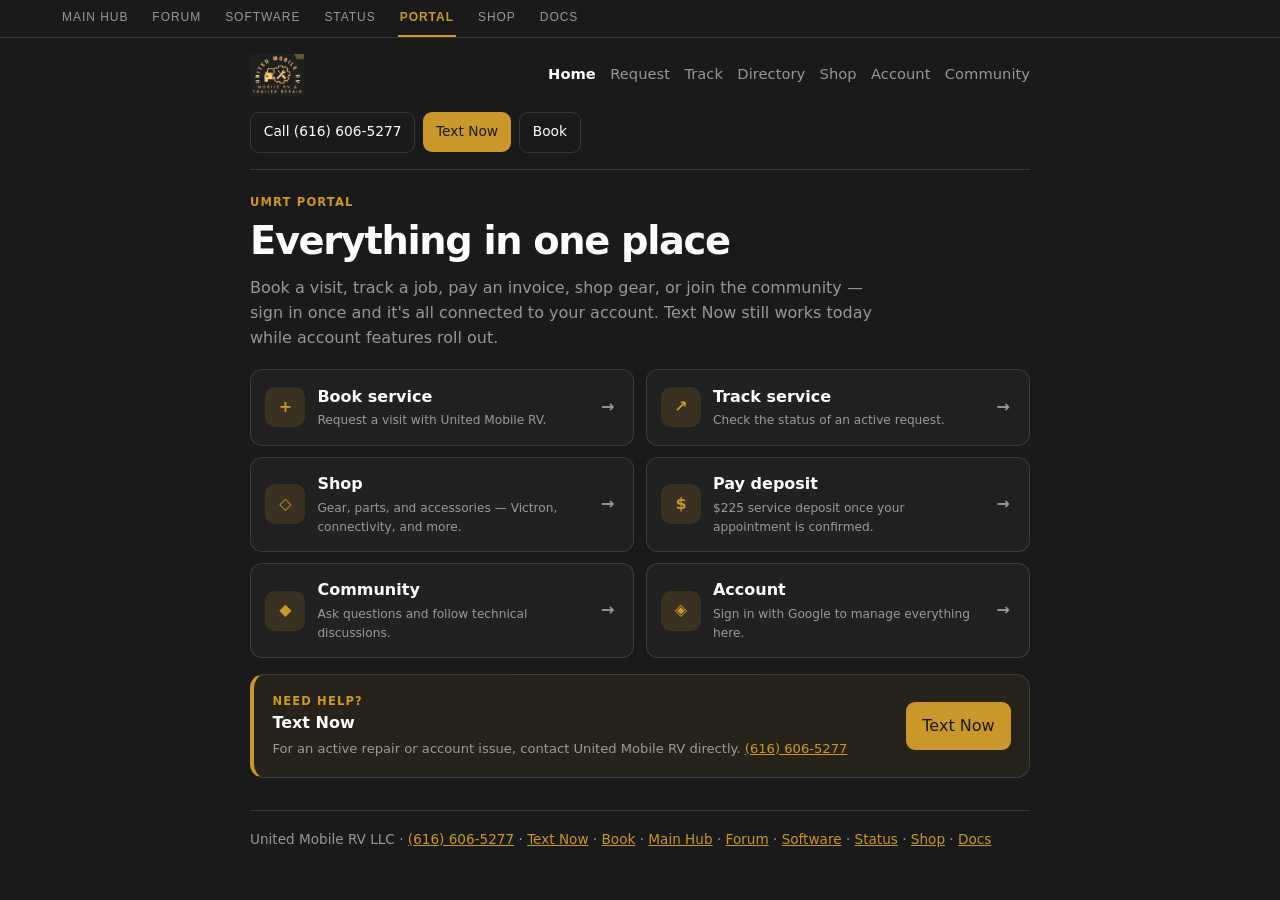
==== index.html @ 9c97a4cc "Match header and mobile convert buttons to Matt's lock Call (616) 606-5277 → tel:+16166065277 Text N" ====
<!DOCTYPE html>
<html lang="en">
<head>
  <meta charset="utf-8"><meta name="viewport" content="width=device-width, initial-scale=1">
  <title>Customer portal · United Mobile RV</title>
  <meta name="robots" content="noindex,follow">
  <meta name="description" content="Book, track, pay, and shop with United Mobile RV — one account for your service and community access.">
  <link rel="stylesheet" href="/assets/styles.css">
  <link rel="icon" href="/assets/brand/favicon-64.png" sizes="64x64">
<link rel="stylesheet" href="/design/platform-bar.css">
</head>
<body>
  <div class="umrt-platform-bar" role="navigation" aria-label="UMRT properties">
    <div class="umrt-platform-bar-inner">
      <a href="https://unitedmobilerv.com/" data-platform-link="hub">Main Hub</a>
      <a href="https://forum.unitedmobilerv.com/" data-platform-link="forum">Forum</a>
      <a href="https://software.unitedmobilerv.com/" data-platform-link="software">Software</a>
      <a href="https://status.unitedmobilerv.com/" data-platform-link="status">Status</a>
      <a href="https://portal.unitedmobilerv.com/" data-platform-link="portal" class="is-current">Portal</a>
      <a href="https://shop.unitedmobilerv.com/" data-platform-link="shop">Shop</a>
      <a href="https://docs.unitedmobilerv.com/" data-platform-link="docs">Docs</a>
    </div>
  </div>

  <div class="wrap">
    <header>
      <a class="brand" href="/" aria-label="United Mobile RV Portal home"><img src="/assets/brand/umrt-logo.webp" width="54" height="42" alt="United Mobile RV" fetchpriority="high" decoding="async"/></a>
      <nav aria-label="Portal navigation">
        <a href="/" aria-current="page">Home</a>
        <a href="/book/">Request</a>
        <a href="/track/">Track</a>
        <a href="/directory/">Directory</a>
        <a href="https://shop.unitedmobilerv.com/">Shop</a>
        <a href="/account/">Account</a>
        <a href="/community/">Community</a>
      </nav>
      <div class="nav-cta" aria-label="Contact">
        <a class="btn btn-ghost" href="tel:+16166065277">Call (616) 606-5277</a>
        <a class="btn btn-gold" href="sms:+16166065277">Text Now</a>
        <a class="btn btn-ghost" href="https://united-mobile-rv-llc.square.site/" target="_blank" rel="noopener">Book</a>
      </div>
    </header>
    <main>
      <div class="eyebrow">UMRT Portal</div>
      <h1>Everything in one place</h1>
      <p class="lede">Book a visit, track a job, pay an invoice, shop gear, or join the community — sign in once and it's all connected to your account. Text Now still works today while account features roll out.</p>

      <div class="portal-grid">
        <a class="portal-card" href="https://united-mobile-rv-llc.square.site/">
          <span class="portal-icon">+</span><span><strong>Book service</strong><small>Request a visit with United Mobile RV.</small></span><span class="arrow">→</span>
        </a>
        <a class="portal-card" href="/track/">
          <span class="portal-icon">↗</span><span><strong>Track service</strong><small>Check the status of an active request.</small></span><span class="arrow">→</span>
        </a>
        <a class="portal-card" href="https://shop.unitedmobilerv.com/">
          <span class="portal-icon">◇</span><span><strong>Shop</strong><small>Gear, parts, and accessories — Victron, connectivity, and more.</small></span><span class="arrow">→</span>
        </a>
        <a class="portal-card" href="https://square.link/u/STB7z2B6">
          <span class="portal-icon">$</span><span><strong>Pay deposit</strong><small>$225 service deposit once your appointment is confirmed.</small></span><span class="arrow">→</span>
        </a>
        <a class="portal-card" href="/community/">
          <span class="portal-icon">◆</span><span><strong>Community</strong><small>Ask questions and follow technical discussions.</small></span><span class="arrow">→</span>
        </a>
        <a class="portal-card" href="/account/">
          <span class="portal-icon">◈</span><span><strong>Account</strong><small>Sign in with Google to manage everything here.</small></span><span class="arrow">→</span>
        </a>
      </div>

      <div class="portal-help card">
        <div><div class="eyebrow">Need help?</div><strong>Text Now</strong><p class="note">For an active repair or account issue, contact United Mobile RV directly. <a href="tel:+16166065277">(616) 606-5277</a></p></div>
        <a class="btn" href="sms:+16166065277">Text Now</a>
      </div>
    </main>
    <footer>United Mobile RV LLC · <a href="tel:+16166065277">(616) 606-5277</a> · <a href="sms:+16166065277">Text Now</a> · <a href="https://united-mobile-rv-llc.square.site/">Book</a> · <a href="https://unitedmobilerv.com/">Main Hub</a> · <a href="https://forum.unitedmobilerv.com/">Forum</a> · <a href="https://software.unitedmobilerv.com/">Software</a> · <a href="https://status.unitedmobilerv.com/">Status</a> · <a href="https://shop.unitedmobilerv.com/">Shop</a> · <a href="https://docs.unitedmobilerv.com/">Docs</a></footer>
  </div>
  <div class="mobile-bar" aria-label="Quick actions">
    <a class="btn btn-ghost" href="tel:+16166065277">Call (616) 606-5277</a>
    <a class="btn btn-gold" href="sms:+16166065277">Text Now</a>
    <a class="btn btn-ghost" href="https://united-mobile-rv-llc.square.site/" target="_blank" rel="noopener">Book</a>
  </div>
</body>
</html>
---- assets/styles.css ----
:root{--black:#1A1A1A;--gold:#C9972C;--white:#FFF;--lg:#F5F5F5;--dg:rgba(255,255,255,.55);--line:rgba(255,255,255,.12);--panel:rgba(255,255,255,.03);--ok:#4caf50;--err:#e05555;--fb:#1877F2;--font:system-ui,-apple-system,Segoe UI,Roboto,sans-serif}
*{box-sizing:border-box}body{margin:0;font-family:var(--font);color:var(--white);background:var(--black);line-height:1.55}a{color:var(--gold)}a:hover{color:#e0b04a}.wrap{max-width:820px;margin:0 auto;padding:0 1.25rem 3rem}
header{display:flex;justify-content:space-between;align-items:center;gap:1rem;flex-wrap:wrap;border-bottom:1px solid var(--line);padding:1rem 0;margin-bottom:1.5rem;background:var(--black)}.brand{font-weight:700;text-decoration:none;color:var(--white);display:flex;align-items:center}.brand span{color:var(--gold)}.brand img{object-fit:contain}nav{display:flex;gap:.9rem;flex-wrap:wrap}nav a{margin:0;text-decoration:none;color:var(--dg);font-size:.92rem}nav a[aria-current="page"]{color:var(--white);font-weight:700}
h1{font-size:clamp(1.8rem,4vw,2.4rem);margin:0 0 .35rem;letter-spacing:-.035em}.h2{font-size:1.1rem;margin:0 0 .5rem}.lede{color:var(--dg);margin:0 0 1.15rem;max-width:650px}.eyebrow{color:var(--gold);text-transform:uppercase;letter-spacing:.1em;font-size:.72rem;font-weight:800}.card{background:var(--panel);border:1px solid var(--line);border-radius:14px;padding:1.1rem 1.15rem;margin:1rem 0}.card h2,.card h3{margin:.15rem 0 .45rem}.card-title{display:flex;justify-content:space-between;align-items:flex-start;gap:1rem}
label{display:block;font-size:.85rem;font-weight:600;margin:.75rem 0 .35rem}input,select{width:100%;padding:.65rem .7rem;border:1px solid var(--line);border-radius:8px;font:inherit;background:#111;color:var(--white)}input::placeholder{color:rgba(255,255,255,.35)}#card-container{min-height:90px;margin:.5rem 0 1rem;padding:.5rem;background:#fff;border:1px solid var(--line);border-radius:8px}
.btn{display:inline-flex;align-items:center;justify-content:center;border:0;cursor:pointer;padding:.72rem 1rem;border-radius:9px;font-weight:700;font:inherit;background:var(--gold);color:var(--black);text-decoration:none}.btn:hover{color:var(--black);filter:brightness(1.08)}.btn:disabled{opacity:.55;cursor:not-allowed}.btn-gold{background:var(--gold);color:var(--black)}.btn-gold:hover{color:var(--black);filter:brightness(1.08)}.btn-ghost{background:transparent;border:1px solid var(--line);color:var(--white)}.btn-ghost:hover{background:rgba(255,255,255,.06);color:var(--white)}
/* Convert stack — header + mobile must match. Do not restyle .btn-oauth / .btn-google / .btn-facebook. */
.nav-cta{display:flex;gap:.5rem;align-items:center;flex-wrap:wrap}
.nav-cta .btn{min-height:40px;padding:.55rem .8rem;font-size:.86rem}
.auth-stack{display:flex;flex-direction:column;gap:.65rem;margin:1rem 0}.btn-oauth{text-align:center;width:100%}.btn-google{background:#fff;border:1px solid #dadce0;color:#3c4043}.btn-google:hover{background:#f8f9fa}.btn-facebook{background:var(--fb);color:#fff}.btn-facebook:disabled{background:#9bb7e0;color:#fff}.auth-trust{display:flex;gap:1rem;flex-wrap:wrap;color:var(--dg);font-size:.76rem;border-top:1px solid var(--line);padding-top:.8rem}
.loading-card{display:flex;align-items:center;gap:.8rem}.loading-card[hidden]{display:none}.spinner{width:22px;height:22px;border:3px solid rgba(255,255,255,.15);border-top-color:var(--gold);border-radius:50%;animation:spin .8s linear infinite}@keyframes spin{to{transform:rotate(360deg)}}
.account-hero{display:flex;align-items:center;gap:1rem;padding:1.2rem}.account-avatar{width:56px;height:56px;flex:0 0 56px;border-radius:50%;display:grid;place-items:center;background:rgba(201,151,44,.14);border:1px solid rgba(201,151,44,.35);color:var(--gold);font-weight:800;letter-spacing:.04em}.account-main{min-width:0;flex:1}.account-main h2{font-size:1.2rem;margin:.35rem 0 .05rem;color:var(--white)}.account-main .note{margin:0;overflow:hidden;text-overflow:ellipsis}.badge{display:inline-flex;align-items:center;font-size:.72rem;font-weight:750;padding:.25rem .55rem;border-radius:999px;background:rgba(201,151,44,.16);color:var(--gold)}.badge.live{background:rgba(76,175,80,.16);color:var(--ok)}
.portal-grid{display:grid;grid-template-columns:1fr 1fr;gap:.7rem}.portal-card{display:grid;grid-template-columns:40px minmax(0,1fr) 18px;gap:.75rem;align-items:center;background:var(--panel);border:1px solid var(--line);border-radius:12px;padding:.9rem;text-decoration:none;color:var(--white);transition:border-color .15s,background .15s}.portal-card:hover{border-color:rgba(201,151,44,.6);background:rgba(255,255,255,.05);color:var(--white)}.portal-card strong{display:block}.portal-card small{display:block;color:var(--dg);font-size:.76rem;margin-top:.12rem}.portal-icon{width:40px;height:40px;border-radius:10px;display:grid;place-items:center;background:rgba(201,151,44,.14);font-weight:800;color:var(--gold)}.arrow{color:var(--dg);font-weight:800}.status-row{display:flex;justify-content:space-between;gap:1rem;padding:.7rem 0;border-bottom:1px solid var(--line);font-size:.86rem}.status-row:last-child{border-bottom:0}.ok{color:var(--ok)}.portal-help{display:flex;justify-content:space-between;align-items:center;gap:1rem;background:rgba(201,151,44,.08);border-left:4px solid var(--gold)}.portal-help p{margin:.2rem 0 0}.note{font-size:.82rem;color:var(--dg)}footer{margin-top:2rem;padding-top:1rem;border-top:1px solid var(--line);font-size:.85rem;color:var(--dg);line-height:1.85}
.msg{font-size:.9rem;margin:.75rem 0}.msg.err{color:var(--err)}.msg.ok{color:var(--ok)}
@media(max-width:650px){.portal-grid{grid-template-columns:1fr}.account-hero{align-items:flex-start;flex-wrap:wrap}.account-hero .btn{margin-left:auto}.portal-help{align-items:flex-start;flex-direction:column}.portal-help .btn{width:100%}}@media(max-width:480px){.wrap{padding-left:.85rem;padding-right:.85rem}nav{width:100%;justify-content:flex-start}.account-avatar{width:48px;height:48px;flex-basis:48px}.auth-trust{display:block}.auth-trust span{display:block;margin:.25rem 0}}

/* Sticky mobile action bar — same 3 convert buttons as .nav-cta */
.mobile-bar{display:none;position:fixed;bottom:0;left:0;right:0;z-index:200;background:#1A1A1A;-webkit-backdrop-filter:blur(14px);backdrop-filter:blur(14px);border-top:1px solid var(--line);padding:10px 16px calc(10px + env(safe-area-inset-bottom));gap:8px;box-shadow:0 -8px 24px rgba(0,0,0,0.35)}
.mobile-bar .btn{flex:1;min-height:44px;text-align:center;line-height:1.15;font-size:.78rem;padding:.55rem .35rem}
@media (max-width:900px){.mobile-bar{display:flex}.nav-cta{display:none}body{padding-bottom:88px}}
---- design/platform-bar.css ----
/* UMRT cross-platform bar — tokens sourced from design/theme.json.
   ~600 bytes gzipped, no external requests, no framework. Safe on slow
   cellular/satellite links (weBoost/Starlink users are the audience). */

.umrt-platform-bar {
  background: #1A1A1A;
  border-bottom: 1px solid rgba(255,255,255,0.12);
  font-family: "Inter", "Helvetica Neue", Helvetica, Arial, system-ui, sans-serif;
}

.umrt-platform-bar-inner {
  width: min(100% - 48px, 1160px);
  margin-inline: auto;
  display: flex;
  gap: 20px;
  overflow-x: auto;
  -webkit-overflow-scrolling: touch;
  scrollbar-width: none;
}
.umrt-platform-bar-inner::-webkit-scrollbar { display: none; }

.umrt-platform-bar a {
  flex: 0 0 auto;
  padding: 8px 2px;
  font-size: 12px;
  letter-spacing: 0.08em;
  text-transform: uppercase;
  color: rgba(255,255,255,0.55);
  text-decoration: none;
  border-bottom: 2px solid transparent;
  white-space: nowrap;
}

.umrt-platform-bar a:hover {
  color: #FFFFFF;
}

.umrt-platform-bar a.is-current {
  color: #C9972C;
  border-bottom-color: #C9972C;
  font-weight: 600;
}

@media (max-width: 480px) {
  .umrt-platform-bar-inner { gap: 16px; }
  .umrt-platform-bar a { font-size: 11px; }
}
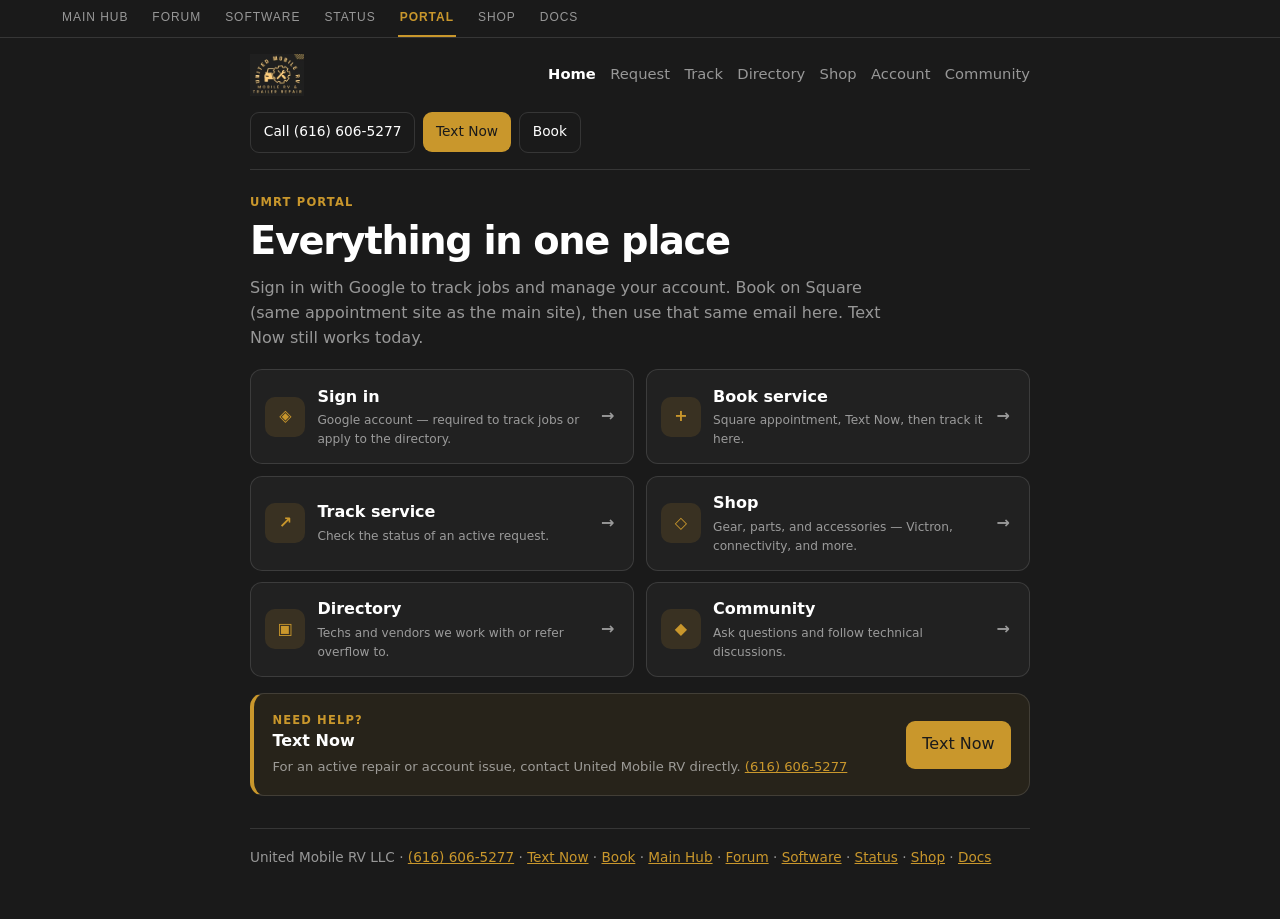
==== commit bc5ec3b8: "Tighten Custos portal journey: sign-in return, honest book/track Keep Matt's convert lock (Call / Te" ====
--- a/index.html
+++ b/index.html
@@ -43,11 +43,14 @@
     <main>
       <div class="eyebrow">UMRT Portal</div>
       <h1>Everything in one place</h1>
-      <p class="lede">Book a visit, track a job, pay an invoice, shop gear, or join the community — sign in once and it's all connected to your account. Text Now still works today while account features roll out.</p>
+      <p class="lede">Sign in with Google to track jobs and manage your account. Book on Square (same appointment site as the main site), then use that same email here. Text Now still works today.</p>
 
       <div class="portal-grid">
-        <a class="portal-card" href="https://united-mobile-rv-llc.square.site/">
-          <span class="portal-icon">+</span><span><strong>Book service</strong><small>Request a visit with United Mobile RV.</small></span><span class="arrow">→</span>
+        <a class="portal-card" href="/account/">
+          <span class="portal-icon">◈</span><span><strong>Sign in</strong><small>Google account — required to track jobs or apply to the directory.</small></span><span class="arrow">→</span>
+        </a>
+        <a class="portal-card" href="/book/">
+          <span class="portal-icon">+</span><span><strong>Book service</strong><small>Square appointment, Text Now, then track it here.</small></span><span class="arrow">→</span>
         </a>
         <a class="portal-card" href="/track/">
           <span class="portal-icon">↗</span><span><strong>Track service</strong><small>Check the status of an active request.</small></span><span class="arrow">→</span>
@@ -55,14 +58,11 @@
         <a class="portal-card" href="https://shop.unitedmobilerv.com/">
           <span class="portal-icon">◇</span><span><strong>Shop</strong><small>Gear, parts, and accessories — Victron, connectivity, and more.</small></span><span class="arrow">→</span>
         </a>
-        <a class="portal-card" href="https://square.link/u/STB7z2B6">
-          <span class="portal-icon">$</span><span><strong>Pay deposit</strong><small>$225 service deposit once your appointment is confirmed.</small></span><span class="arrow">→</span>
+        <a class="portal-card" href="/directory/">
+          <span class="portal-icon">▣</span><span><strong>Directory</strong><small>Techs and vendors we work with or refer overflow to.</small></span><span class="arrow">→</span>
         </a>
         <a class="portal-card" href="/community/">
           <span class="portal-icon">◆</span><span><strong>Community</strong><small>Ask questions and follow technical discussions.</small></span><span class="arrow">→</span>
-        </a>
-        <a class="portal-card" href="/account/">
-          <span class="portal-icon">◈</span><span><strong>Account</strong><small>Sign in with Google to manage everything here.</small></span><span class="arrow">→</span>
         </a>
       </div>
 
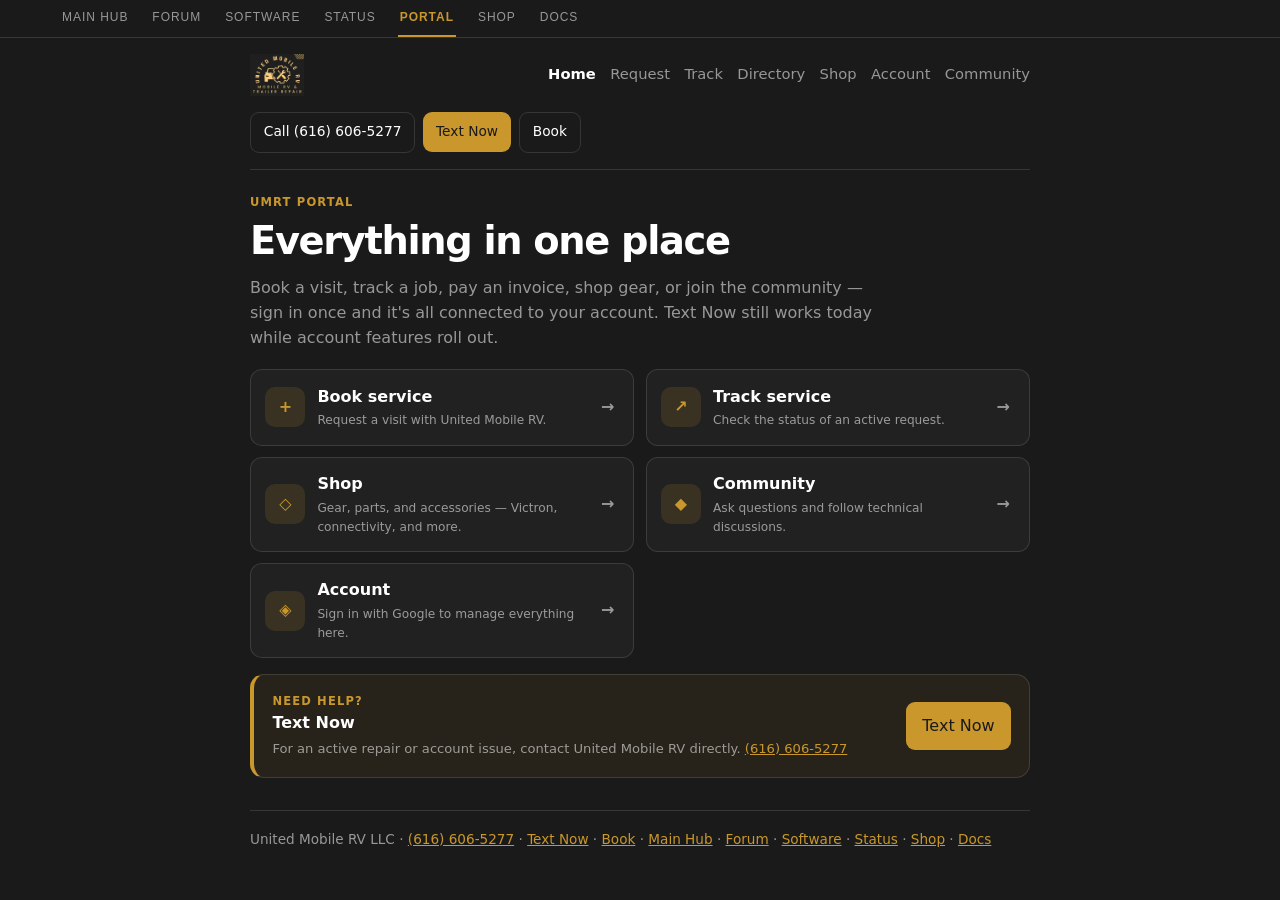
==== commit 7a5861b1: "Remove dead Pay deposit card; keep Book CTAs on Square Drop the 404 square.link pay cards on home an" ====
--- a/index.html
+++ b/index.html
@@ -43,14 +43,11 @@
     <main>
       <div class="eyebrow">UMRT Portal</div>
       <h1>Everything in one place</h1>
-      <p class="lede">Sign in with Google to track jobs and manage your account. Book on Square (same appointment site as the main site), then use that same email here. Text Now still works today.</p>
+      <p class="lede">Book a visit, track a job, pay an invoice, shop gear, or join the community — sign in once and it's all connected to your account. Text Now still works today while account features roll out.</p>
 
       <div class="portal-grid">
-        <a class="portal-card" href="/account/">
-          <span class="portal-icon">◈</span><span><strong>Sign in</strong><small>Google account — required to track jobs or apply to the directory.</small></span><span class="arrow">→</span>
-        </a>
         <a class="portal-card" href="/book/">
-          <span class="portal-icon">+</span><span><strong>Book service</strong><small>Square appointment, Text Now, then track it here.</small></span><span class="arrow">→</span>
+          <span class="portal-icon">+</span><span><strong>Book service</strong><small>Request a visit with United Mobile RV.</small></span><span class="arrow">→</span>
         </a>
         <a class="portal-card" href="/track/">
           <span class="portal-icon">↗</span><span><strong>Track service</strong><small>Check the status of an active request.</small></span><span class="arrow">→</span>
@@ -58,11 +55,11 @@
         <a class="portal-card" href="https://shop.unitedmobilerv.com/">
           <span class="portal-icon">◇</span><span><strong>Shop</strong><small>Gear, parts, and accessories — Victron, connectivity, and more.</small></span><span class="arrow">→</span>
         </a>
-        <a class="portal-card" href="/directory/">
-          <span class="portal-icon">▣</span><span><strong>Directory</strong><small>Techs and vendors we work with or refer overflow to.</small></span><span class="arrow">→</span>
-        </a>
         <a class="portal-card" href="/community/">
           <span class="portal-icon">◆</span><span><strong>Community</strong><small>Ask questions and follow technical discussions.</small></span><span class="arrow">→</span>
+        </a>
+        <a class="portal-card" href="/account/">
+          <span class="portal-icon">◈</span><span><strong>Account</strong><small>Sign in with Google to manage everything here.</small></span><span class="arrow">→</span>
         </a>
       </div>
 
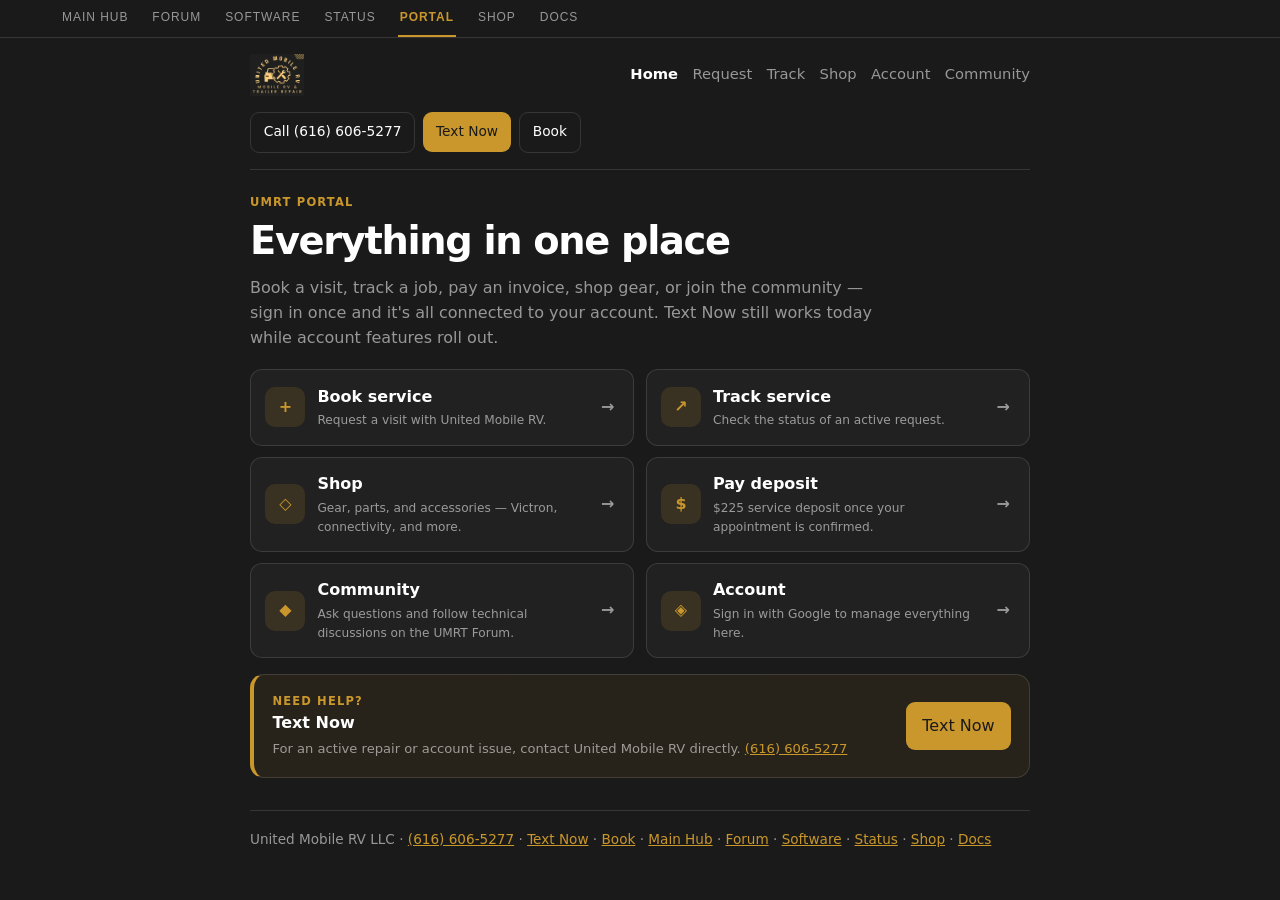
==== commit a20e7be0: "Point Community at the Forum and drop empty Directory from primary nav Empty /community/ and /direct" ====
--- a/index.html
+++ b/index.html
@@ -29,10 +29,9 @@
         <a href="/" aria-current="page">Home</a>
         <a href="/book/">Request</a>
         <a href="/track/">Track</a>
-        <a href="/directory/">Directory</a>
         <a href="https://shop.unitedmobilerv.com/">Shop</a>
         <a href="/account/">Account</a>
-        <a href="/community/">Community</a>
+        <a href="https://forum.unitedmobilerv.com/">Community</a>
       </nav>
       <div class="nav-cta" aria-label="Contact">
         <a class="btn btn-ghost" href="tel:+16166065277">Call (616) 606-5277</a>
@@ -46,7 +45,7 @@
       <p class="lede">Book a visit, track a job, pay an invoice, shop gear, or join the community — sign in once and it's all connected to your account. Text Now still works today while account features roll out.</p>
 
       <div class="portal-grid">
-        <a class="portal-card" href="/book/">
+        <a class="portal-card" href="https://united-mobile-rv-llc.square.site/">
           <span class="portal-icon">+</span><span><strong>Book service</strong><small>Request a visit with United Mobile RV.</small></span><span class="arrow">→</span>
         </a>
         <a class="portal-card" href="/track/">
@@ -55,8 +54,11 @@
         <a class="portal-card" href="https://shop.unitedmobilerv.com/">
           <span class="portal-icon">◇</span><span><strong>Shop</strong><small>Gear, parts, and accessories — Victron, connectivity, and more.</small></span><span class="arrow">→</span>
         </a>
-        <a class="portal-card" href="/community/">
-          <span class="portal-icon">◆</span><span><strong>Community</strong><small>Ask questions and follow technical discussions.</small></span><span class="arrow">→</span>
+        <a class="portal-card" href="https://square.link/u/STB7z2B6">
+          <span class="portal-icon">$</span><span><strong>Pay deposit</strong><small>$225 service deposit once your appointment is confirmed.</small></span><span class="arrow">→</span>
+        </a>
+        <a class="portal-card" href="https://forum.unitedmobilerv.com/">
+          <span class="portal-icon">◆</span><span><strong>Community</strong><small>Ask questions and follow technical discussions on the UMRT Forum.</small></span><span class="arrow">→</span>
         </a>
         <a class="portal-card" href="/account/">
           <span class="portal-icon">◈</span><span><strong>Account</strong><small>Sign in with Google to manage everything here.</small></span><span class="arrow">→</span>
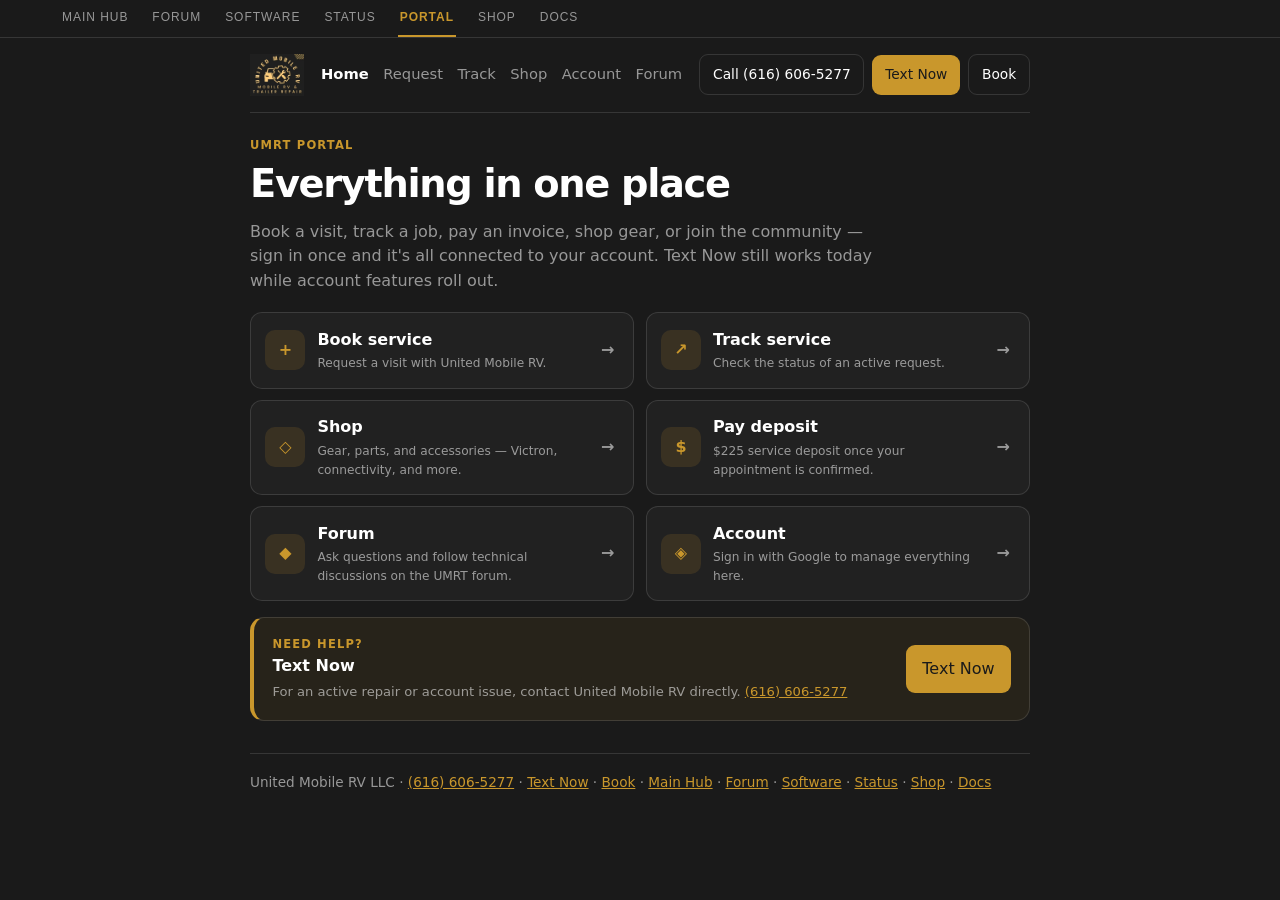
==== commit 029c0846: "Remove empty Directory and Community from primary convert paths Directory and Community looked like " ====
--- a/index.html
+++ b/index.html
@@ -31,7 +31,7 @@
         <a href="/track/">Track</a>
         <a href="https://shop.unitedmobilerv.com/">Shop</a>
         <a href="/account/">Account</a>
-        <a href="https://forum.unitedmobilerv.com/">Community</a>
+        <a href="https://forum.unitedmobilerv.com/">Forum</a>
       </nav>
       <div class="nav-cta" aria-label="Contact">
         <a class="btn btn-ghost" href="tel:+16166065277">Call (616) 606-5277</a>
@@ -58,7 +58,7 @@
           <span class="portal-icon">$</span><span><strong>Pay deposit</strong><small>$225 service deposit once your appointment is confirmed.</small></span><span class="arrow">→</span>
         </a>
         <a class="portal-card" href="https://forum.unitedmobilerv.com/">
-          <span class="portal-icon">◆</span><span><strong>Community</strong><small>Ask questions and follow technical discussions on the UMRT Forum.</small></span><span class="arrow">→</span>
+          <span class="portal-icon">◆</span><span><strong>Forum</strong><small>Ask questions and follow technical discussions on the UMRT forum.</small></span><span class="arrow">→</span>
         </a>
         <a class="portal-card" href="/account/">
           <span class="portal-icon">◈</span><span><strong>Account</strong><small>Sign in with Google to manage everything here.</small></span><span class="arrow">→</span>
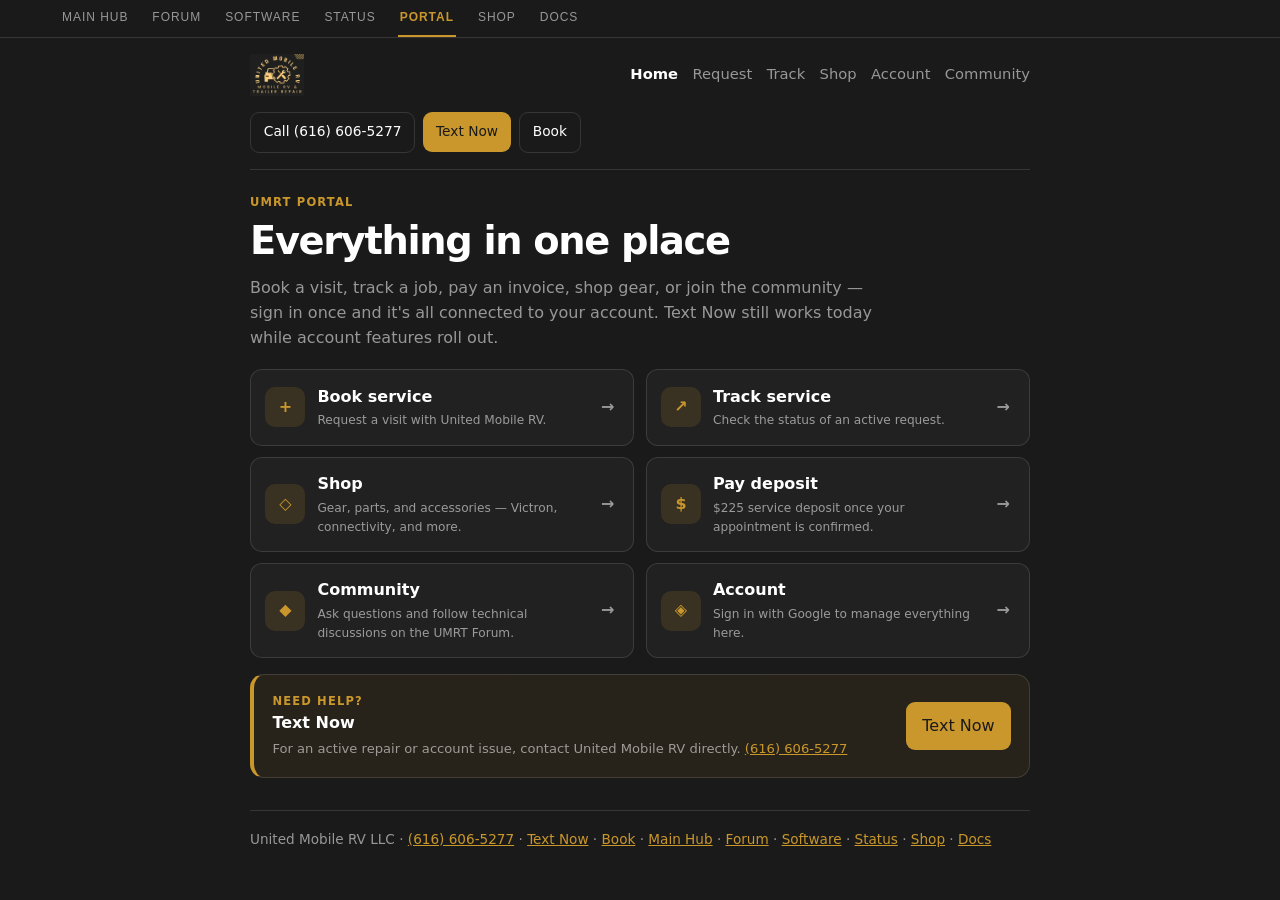
==== commit b59546b8: "Merge 1d2877d28b5141ba239b5b0456c964499ece6cb5 into b66e6383f617996f52510e51c81847ad9dcfddfc" ====
--- a/index.html
+++ b/index.html
@@ -31,7 +31,7 @@
         <a href="/track/">Track</a>
         <a href="https://shop.unitedmobilerv.com/">Shop</a>
         <a href="/account/">Account</a>
-        <a href="https://forum.unitedmobilerv.com/">Forum</a>
+        <a href="https://forum.unitedmobilerv.com/">Community</a>
       </nav>
       <div class="nav-cta" aria-label="Contact">
         <a class="btn btn-ghost" href="tel:+16166065277">Call (616) 606-5277</a>
@@ -58,7 +58,7 @@
           <span class="portal-icon">$</span><span><strong>Pay deposit</strong><small>$225 service deposit once your appointment is confirmed.</small></span><span class="arrow">→</span>
         </a>
         <a class="portal-card" href="https://forum.unitedmobilerv.com/">
-          <span class="portal-icon">◆</span><span><strong>Forum</strong><small>Ask questions and follow technical discussions on the UMRT forum.</small></span><span class="arrow">→</span>
+          <span class="portal-icon">◆</span><span><strong>Community</strong><small>Ask questions and follow technical discussions on the UMRT Forum.</small></span><span class="arrow">→</span>
         </a>
         <a class="portal-card" href="/account/">
           <span class="portal-icon">◈</span><span><strong>Account</strong><small>Sign in with Google to manage everything here.</small></span><span class="arrow">→</span>
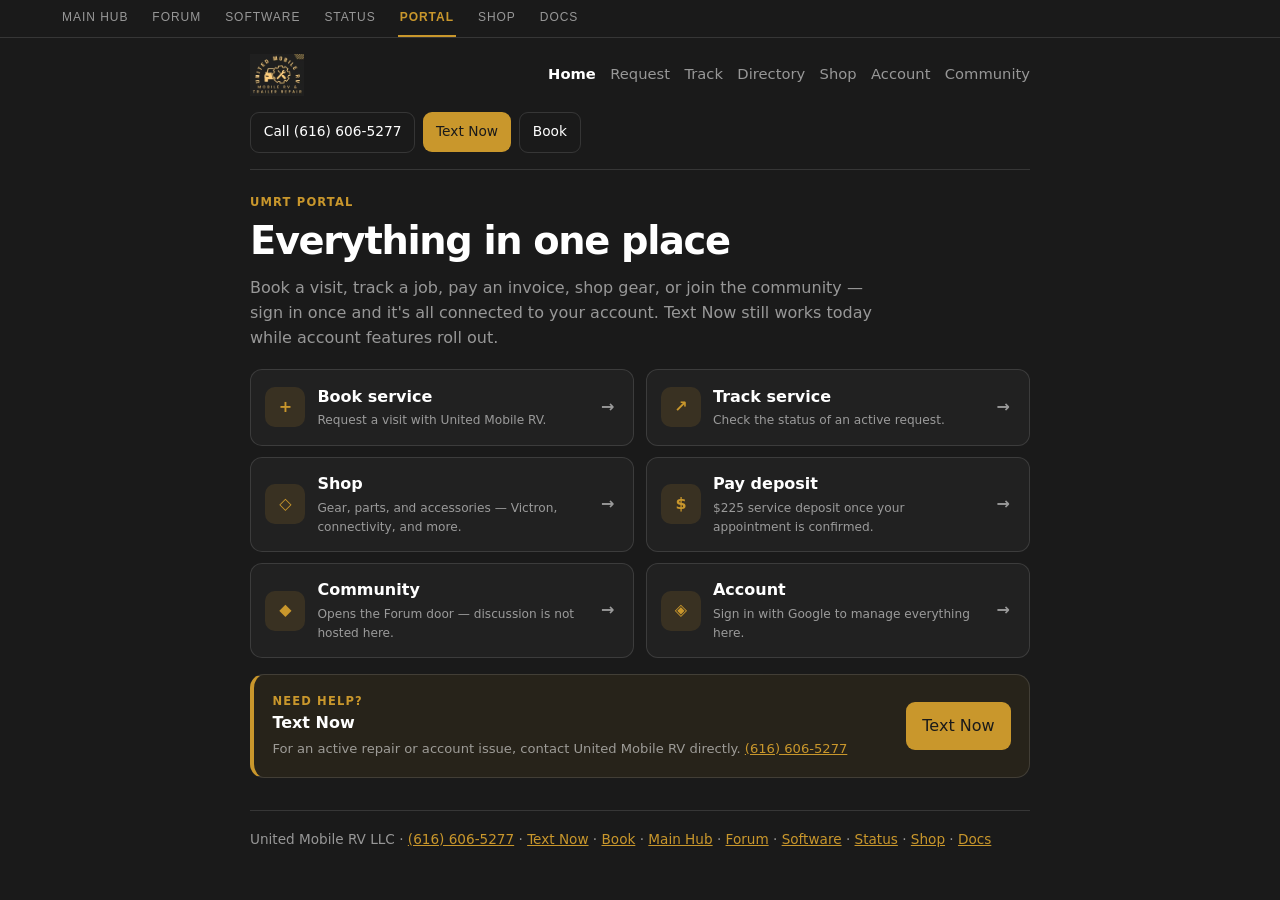
==== commit c4d4bef7: "Kill empty Community and Directory shells with honest CTAs Community is a one-tap Forum / Main Hub d" ====
--- a/index.html
+++ b/index.html
@@ -29,9 +29,10 @@
         <a href="/" aria-current="page">Home</a>
         <a href="/book/">Request</a>
         <a href="/track/">Track</a>
+        <a href="/directory/">Directory</a>
         <a href="https://shop.unitedmobilerv.com/">Shop</a>
         <a href="/account/">Account</a>
-        <a href="https://forum.unitedmobilerv.com/">Community</a>
+        <a href="/community/">Community</a>
       </nav>
       <div class="nav-cta" aria-label="Contact">
         <a class="btn btn-ghost" href="tel:+16166065277">Call (616) 606-5277</a>
@@ -57,8 +58,8 @@
         <a class="portal-card" href="https://square.link/u/STB7z2B6">
           <span class="portal-icon">$</span><span><strong>Pay deposit</strong><small>$225 service deposit once your appointment is confirmed.</small></span><span class="arrow">→</span>
         </a>
-        <a class="portal-card" href="https://forum.unitedmobilerv.com/">
-          <span class="portal-icon">◆</span><span><strong>Community</strong><small>Ask questions and follow technical discussions on the UMRT Forum.</small></span><span class="arrow">→</span>
+        <a class="portal-card" href="/community/">
+          <span class="portal-icon">◆</span><span><strong>Community</strong><small>Opens the Forum door — discussion is not hosted here.</small></span><span class="arrow">→</span>
         </a>
         <a class="portal-card" href="/account/">
           <span class="portal-icon">◈</span><span><strong>Account</strong><small>Sign in with Google to manage everything here.</small></span><span class="arrow">→</span>
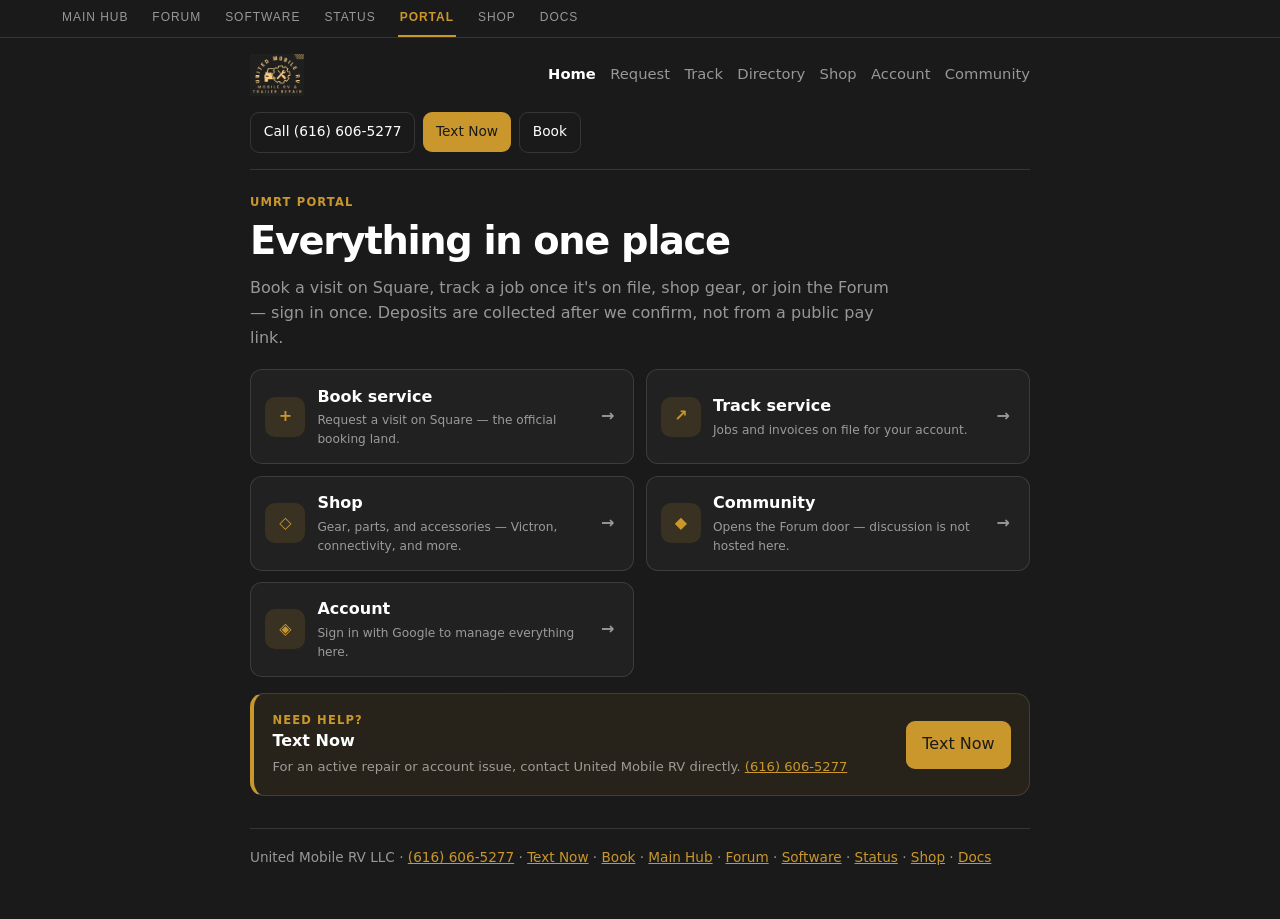
==== commit 3f9efa03: "Polish Square jobs/estimates handoff without inventing sync Remove the dead Pay deposit cards, route" ====
--- a/index.html
+++ b/index.html
@@ -4,7 +4,7 @@
   <meta charset="utf-8"><meta name="viewport" content="width=device-width, initial-scale=1">
   <title>Customer portal · United Mobile RV</title>
   <meta name="robots" content="noindex,follow">
-  <meta name="description" content="Book, track, pay, and shop with United Mobile RV — one account for your service and community access.">
+  <meta name="description" content="Book on Square, track jobs on file, and shop with United Mobile RV — one account for your service.">
   <link rel="stylesheet" href="/assets/styles.css">
   <link rel="icon" href="/assets/brand/favicon-64.png" sizes="64x64">
 <link rel="stylesheet" href="/design/platform-bar.css">
@@ -43,20 +43,17 @@
     <main>
       <div class="eyebrow">UMRT Portal</div>
       <h1>Everything in one place</h1>
-      <p class="lede">Book a visit, track a job, pay an invoice, shop gear, or join the community — sign in once and it's all connected to your account. Text Now still works today while account features roll out.</p>
+      <p class="lede">Book a visit on Square, track a job once it's on file, shop gear, or join the Forum — sign in once. Deposits are collected after we confirm, not from a public pay link.</p>
 
       <div class="portal-grid">
-        <a class="portal-card" href="https://united-mobile-rv-llc.square.site/">
-          <span class="portal-icon">+</span><span><strong>Book service</strong><small>Request a visit with United Mobile RV.</small></span><span class="arrow">→</span>
+        <a class="portal-card" href="/book/">
+          <span class="portal-icon">+</span><span><strong>Book service</strong><small>Request a visit on Square — the official booking land.</small></span><span class="arrow">→</span>
         </a>
         <a class="portal-card" href="/track/">
-          <span class="portal-icon">↗</span><span><strong>Track service</strong><small>Check the status of an active request.</small></span><span class="arrow">→</span>
+          <span class="portal-icon">↗</span><span><strong>Track service</strong><small>Jobs and invoices on file for your account.</small></span><span class="arrow">→</span>
         </a>
         <a class="portal-card" href="https://shop.unitedmobilerv.com/">
           <span class="portal-icon">◇</span><span><strong>Shop</strong><small>Gear, parts, and accessories — Victron, connectivity, and more.</small></span><span class="arrow">→</span>
-        </a>
-        <a class="portal-card" href="https://square.link/u/STB7z2B6">
-          <span class="portal-icon">$</span><span><strong>Pay deposit</strong><small>$225 service deposit once your appointment is confirmed.</small></span><span class="arrow">→</span>
         </a>
         <a class="portal-card" href="/community/">
           <span class="portal-icon">◆</span><span><strong>Community</strong><small>Opens the Forum door — discussion is not hosted here.</small></span><span class="arrow">→</span>
--- a/assets/styles.css
+++ b/assets/styles.css
@@ -14,6 +14,20 @@
 .msg{font-size:.9rem;margin:.75rem 0}.msg.err{color:var(--err)}.msg.ok{color:var(--ok)}
 @media(max-width:650px){.portal-grid{grid-template-columns:1fr}.account-hero{align-items:flex-start;flex-wrap:wrap}.account-hero .btn{margin-left:auto}.portal-help{align-items:flex-start;flex-direction:column}.portal-help .btn{width:100%}}@media(max-width:480px){.wrap{padding-left:.85rem;padding-right:.85rem}nav{width:100%;justify-content:flex-start}.account-avatar{width:48px;height:48px;flex-basis:48px}.auth-trust{display:block}.auth-trust span{display:block;margin:.25rem 0}}
 
+/* Track job cards — dark panel, not a light sheet on black. */
+.job-card{background:var(--panel);border:1px solid var(--line);border-radius:14px;padding:1.1rem 1.15rem;margin:1rem 0}
+.job-card h3{margin:.5rem 0 0;color:var(--white);font-size:1.05rem}
+.job-card .muted{color:var(--dg)}
+.job-status{display:inline-block;font-size:.72rem;font-weight:700;text-transform:uppercase;letter-spacing:.03em;padding:3px 10px;border-radius:999px;background:rgba(255,255,255,.08);color:var(--white)}
+.job-status.requested{background:#EFE3C0;color:#7A5A00}
+.job-status.scheduled{background:#CFE8FF;color:#0A4A8A}
+.job-status.in_progress{background:#D8E8D2;color:#2C6B1F}
+.job-status.completed{background:#DCF5E0;color:#1B7A34}
+.job-status.cancelled{background:#F3D6D6;color:#8A1F1F}
+.invoice-status{display:inline-block;font-size:.72rem;font-weight:700;padding:3px 10px;border-radius:999px;margin-left:.35rem;background:rgba(201,151,44,.16);color:var(--gold)}
+.invoice-status.paid{background:rgba(76,175,80,.16);color:var(--ok)}
+.job-actions{display:flex;flex-wrap:wrap;gap:.5rem;margin-top:.75rem}
+
 /* Sticky mobile action bar — same 3 convert buttons as .nav-cta */
 .mobile-bar{display:none;position:fixed;bottom:0;left:0;right:0;z-index:200;background:#1A1A1A;-webkit-backdrop-filter:blur(14px);backdrop-filter:blur(14px);border-top:1px solid var(--line);padding:10px 16px calc(10px + env(safe-area-inset-bottom));gap:8px;box-shadow:0 -8px 24px rgba(0,0,0,0.35)}
 .mobile-bar .btn{flex:1;min-height:44px;text-align:center;line-height:1.15;font-size:.78rem;padding:.55rem .35rem}
